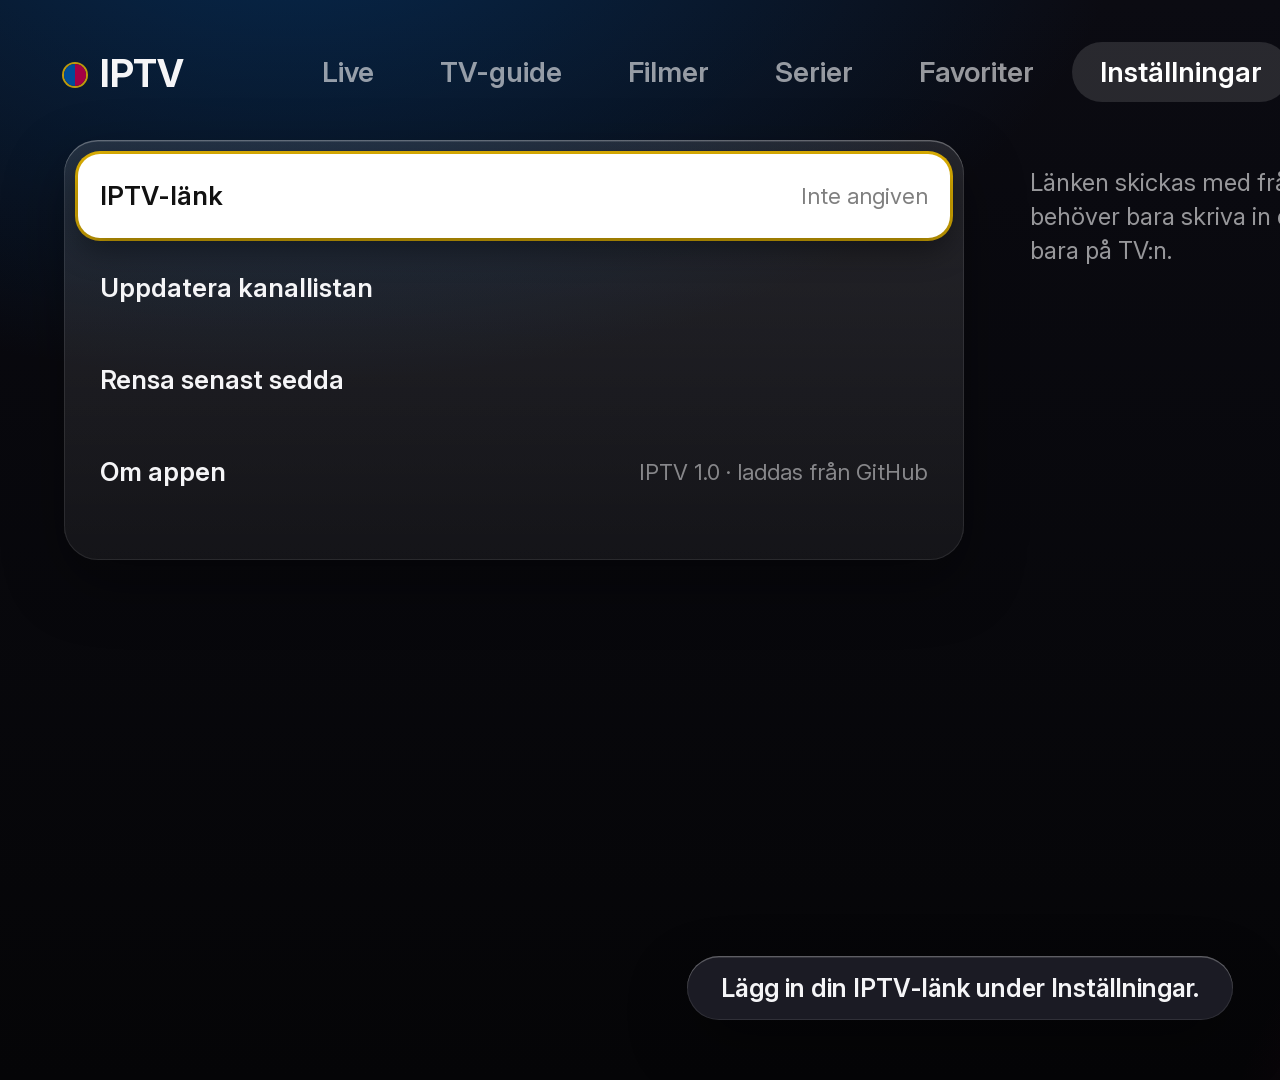
==== iptv/index.html @ d54f1655 "IPTV: Yuri's own IPTV app (iptv/), opened from Free My TV A separate app on the TV that, like Free M" ====
<!doctype html>
<html lang="sv">
<head>
<meta charset="utf-8">
<meta name="viewport" content="width=1920, height=1080">
<title>IPTV</title>
<link rel="stylesheet" href="style.css">
</head>
<body>
<div id="bg"></div>
<div id="top">
  <div id="brand"><span class="dot"></span>IPTV</div>
  <div id="tabs"></div>
  <div id="clock"></div>
</div>
<div id="main"></div>
<div id="overlay"></div>
<div id="toast" class="glass"></div>
<script src="lang.js"></script>
<script src="store.js"></script>
<script src="api.js"></script>
<script src="player.js"></script>
<script src="app.js"></script>
</body>
</html>
---- iptv/style.css ----
/*
 * IPTV in the look of Free My TV's iOS style, dark: glass panels (no backdrop-filter: too heavy for the TV),
 * a tinted night sky behind, white text, a gold focus ring. 1920 × 1080; only transform and opacity animate.
 */
@font-face { font-family: 'Inter'; src: url('../tv/fonts/InterVariable.ttf') format('truetype'); font-weight: 100 900; }

html, body { margin: 0; padding: 0; width: 1920px; height: 1080px; overflow: hidden; background: #050507; }
body { font-family: 'Inter', 'SamsungOneUI', 'Helvetica Neue', Arial, sans-serif; color: #F5F5F7; -webkit-font-smoothing: antialiased; position: relative; }
#bg { position: absolute; left: 0; top: 0; width: 1920px; height: 1080px;
  background: radial-gradient(1200px 700px at 15% -10%, rgba(0, 77, 152, 0.45), rgba(0, 0, 0, 0) 70%),
              radial-gradient(1000px 700px at 100% 110%, rgba(165, 0, 68, 0.38), rgba(0, 0, 0, 0) 70%),
              linear-gradient(#0B0B12, #050507); }

.glass {
  background: linear-gradient(rgba(255, 255, 255, 0.11), rgba(255, 255, 255, 0.05));
  box-shadow: 0 24px 60px rgba(0, 0, 0, 0.35), inset 0 1.5px 0 rgba(255, 255, 255, 0.22), inset 0 0 0 1px rgba(255, 255, 255, 0.09);
  border-radius: 34px;
}

/* MARK: - Top bar */
#top { position: absolute; left: 64px; right: 64px; top: 36px; height: 76px; }
#brand { position: absolute; left: 0; top: 14px; font-size: 38px; font-weight: 700; letter-spacing: -0.01em; }
#brand .dot { display: inline-block; width: 22px; height: 22px; border-radius: 11px; margin-right: 14px; vertical-align: 1px;
  background: linear-gradient(90deg, #004D98 50%, #A50044 50%); box-shadow: 0 0 0 2px rgba(237, 187, 0, 0.8); }
#tabs { position: absolute; left: 230px; top: 6px; white-space: nowrap; }
#tabs .tab { display: inline-block; margin-right: 10px; padding: 0 28px; height: 60px; line-height: 60px; border-radius: 30px;
  font-size: 28px; font-weight: 600; color: rgba(245, 245, 247, 0.6); }
#tabs .tab.on { color: #fff; background: rgba(255, 255, 255, 0.12); }
#tabs .tab.focus { color: #111; background: #fff; box-shadow: 0 10px 30px rgba(0, 0, 0, 0.4), 0 0 0 3px rgba(237, 187, 0, 0.95); }
#clock { position: absolute; right: 0; top: 10px; font-size: 44px; font-weight: 300; letter-spacing: -0.01em; color: rgba(255, 255, 255, 0.9); }

/* MARK: - Columns and lists */
#main { position: absolute; left: 64px; right: 64px; top: 140px; bottom: 56px; }
.col { position: absolute; top: 0; bottom: 0; overflow: hidden; padding: 0; }
.col .inner { position: absolute; left: 14px; right: 14px; top: 14px; bottom: 14px; }
.row { position: absolute; left: 0; right: 0; border-radius: 22px; padding: 0 22px; overflow: hidden; white-space: nowrap; }
.row.sel { background: rgba(255, 255, 255, 0.08); }
.row.focus { background: #fff; color: #111; box-shadow: 0 12px 30px rgba(0, 0, 0, 0.4), 0 0 0 3px rgba(237, 187, 0, 0.95); }
.row .name { font-size: 26px; font-weight: 600; overflow: hidden; text-overflow: ellipsis; }
.groups .row .name, .cats .row .name, .setlist .row .name, .seasons .row .name, .eps .row .name { display: inline-block; max-width: 70%; line-height: 68px; vertical-align: top; }
.row .n { position: absolute; right: 22px; top: 0; line-height: 68px; font-size: 22px; color: rgba(245, 245, 247, 0.5); }
.row.focus .n { color: rgba(0, 0, 0, 0.5); }
.lang { position: absolute; right: 74px; top: 22px; padding: 0 8px; border-radius: 8px; font-size: 15px; font-weight: 700; line-height: 24px;
  letter-spacing: 0.04em; color: #fff; background: #6E6E73; }
.groups .row .name, .cats .row .name { max-width: 300px; }
.lang-es { background: #C60B1E; } .lang-en { background: #012169; } .lang-sv { background: #006AA7; color: #FECC02; }
.empty, .hint { padding: 26px; font-size: 24px; line-height: 34px; color: rgba(245, 245, 247, 0.6); white-space: normal; }
.loading { padding: 40px; font-size: 30px; color: rgba(245, 245, 247, 0.7); }
.row .logo { position: absolute; left: 18px; top: 50%; width: 76px; height: 52px; margin-top: -26px; border-radius: 12px; background: rgba(255, 255, 255, 0.08); overflow: hidden; }
.row .logo img { width: 100%; height: 100%; object-fit: contain; }
.row .text { position: absolute; left: 112px; right: 56px; top: 0; bottom: 0; }
.live .row .text .name, .favs .row .text .name { line-height: 76px; }
.favs .row .text .name { line-height: 50px; padding-top: 4px; }
.guide .row .text .name { padding-top: 10px; font-size: 25px; }
.row .now, .row .next { font-size: 21px; line-height: 30px; color: rgba(245, 245, 247, 0.75); overflow: hidden; text-overflow: ellipsis; }
.row .next { color: rgba(245, 245, 247, 0.45); }
.row.focus .now { color: rgba(0, 0, 0, 0.7); } .row.focus .next { color: rgba(0, 0, 0, 0.45); }
.row .star, .tile .star { position: absolute; right: 22px; top: 50%; margin-top: -16px; font-size: 26px; color: #EDBB00; }

.live .groups, .guide .groups { left: 0; width: 470px; }
.live .chans { left: 500px; width: 640px; }
.guide .chans { left: 500px; width: 760px; }
.live .side { left: 1170px; right: 0; padding: 34px; }
.guide .side { left: 1290px; right: 0; padding: 34px; }
.side .head { position: relative; height: 96px; }
.side .logo.big { position: absolute; left: 0; top: 0; width: 132px; height: 88px; border-radius: 18px; background: rgba(255, 255, 255, 0.08); overflow: hidden; }
.side .logo.big img { width: 100%; height: 100%; object-fit: contain; }
.side .title { position: absolute; left: 156px; right: 0; top: 0; font-size: 32px; font-weight: 700; line-height: 44px; max-height: 88px; overflow: hidden; }
.side .progs { margin-top: 26px; font-size: 24px; color: rgba(245, 245, 247, 0.65); }
.prog { position: relative; padding: 10px 0 10px 96px; border-top: 1px solid rgba(255, 255, 255, 0.07); }
.prog .time { position: absolute; left: 0; top: 12px; font-size: 22px; color: rgba(245, 245, 247, 0.5); }
.prog .ptitle { font-size: 24px; line-height: 32px; color: rgba(245, 245, 247, 0.85); overflow: hidden; text-overflow: ellipsis; white-space: nowrap; }
.prog.now .ptitle { font-weight: 700; color: #fff; }
.prog.now .time { color: #EDBB00; }
.prog .desc { margin-top: 8px; font-size: 20px; line-height: 28px; color: rgba(245, 245, 247, 0.55); max-height: 84px; overflow: hidden; }
.progress { height: 6px; margin-top: 8px; border-radius: 3px; background: rgba(255, 255, 255, 0.15); overflow: hidden; }
.progress .fill { height: 100%; background: #EDBB00; }
.side .keys { position: absolute; left: 34px; bottom: 26px; font-size: 20px; color: rgba(245, 245, 247, 0.45); }
.buttons { margin-top: 28px; }
.button { display: inline-block; margin: 0 14px 14px 0; padding: 0 30px; height: 64px; line-height: 64px; border-radius: 32px;
  font-size: 25px; font-weight: 600; background: rgba(255, 255, 255, 0.12); }
.button.focus { background: #fff; color: #111; box-shadow: 0 12px 30px rgba(0, 0, 0, 0.4), 0 0 0 3px rgba(237, 187, 0, 0.95); }
.side .buttons .button { display: block; margin-right: 0; }

/* MARK: - Films and series */
.vod .cats { left: 0; width: 470px; }
.vod .posters { left: 500px; right: 0; }
.vod .posters .inner { left: 6px; right: 0; top: 6px; bottom: 0; }
.tile { position: absolute; width: 194px; height: 345px; }
.tile .poster { width: 194px; height: 288px; border-radius: 18px; object-fit: cover; background: rgba(255, 255, 255, 0.08);
  box-shadow: 0 14px 30px rgba(0, 0, 0, 0.4); }
.tile .pname { margin-top: 8px; font-size: 19px; font-weight: 600; line-height: 24px; height: 48px; overflow: hidden; color: rgba(245, 245, 247, 0.8); }
.tile.focus .poster { box-shadow: 0 18px 40px rgba(0, 0, 0, 0.5), 0 0 0 4px rgba(237, 187, 0, 0.95); -webkit-transform: scale(1.05); transform: scale(1.05); }
.tile.focus .pname { color: #fff; }
.tile .star { top: 12px; right: 12px; margin: 0; text-shadow: 0 2px 8px rgba(0, 0, 0, 0.6); }

#overlay { position: absolute; left: 0; top: 0; width: 1920px; height: 1080px; display: none; z-index: 20; background: rgba(0, 0, 0, 0.55); }
#overlay.on { display: block; }
.sheet { position: absolute; left: 120px; right: 120px; top: 90px; bottom: 90px; overflow: hidden; background: #15151C; }
.sheet .backdrop { position: absolute; left: 0; top: 0; right: 0; height: 520px; background-size: cover; background-position: center top; opacity: 0.35; }
.sheet .backdrop:after { content: ''; position: absolute; left: 0; right: 0; bottom: 0; height: 300px; background: linear-gradient(rgba(21, 21, 28, 0), #15151C); }
.sheet .dposter { position: absolute; left: 60px; top: 60px; width: 300px; height: 444px; border-radius: 22px; object-fit: cover; box-shadow: 0 20px 50px rgba(0, 0, 0, 0.5); }
.sheet .dinfo { position: absolute; left: 410px; right: 60px; top: 60px; bottom: 40px; }
.dtitle { font-size: 50px; font-weight: 700; line-height: 60px; letter-spacing: -0.01em; }
.dmeta { margin-top: 10px; font-size: 24px; color: #EDBB00; white-space: pre; }
.dplot { margin-top: 18px; font-size: 24px; line-height: 34px; color: rgba(245, 245, 247, 0.78); max-height: 136px; overflow: hidden; }
.episodes { position: absolute; left: 0; right: 0; top: 330px; bottom: 0; }
.episodes .seasons { position: absolute; left: 0; width: 280px; top: 0; bottom: 0; }
.episodes .eps { position: absolute; left: 300px; right: 0; top: 0; bottom: 0; }
.episodes .inner { left: 0; right: 0; top: 0; bottom: 0; }
.episodes .row .name { line-height: 56px; }
.episodes .row .n { line-height: 56px; }
.sheet.small { left: 360px; right: 360px; top: 300px; bottom: auto; height: 380px; padding: 50px; }
.field { display: block; width: 100%; box-sizing: border-box; margin-top: 30px; height: 76px; padding: 0 26px; border: 0; border-radius: 22px;
  font: inherit; font-size: 26px; color: #111; background: #fff; outline: none; box-shadow: 0 0 0 3px rgba(237, 187, 0, 0.95); }
.sheet.small .hint { padding: 22px 0 0; }

/* MARK: - Favourites, settings */
.favs .groups { left: 0; width: 470px; }
.favs .items { left: 500px; right: 0; }
.settings .setlist { left: 0; width: 900px; height: 420px; bottom: auto; }
.settings > .hint { position: absolute; left: 940px; right: 0; top: 0; }
.setlist .row .name { line-height: 84px; max-width: 50%; }
.setlist .row .n { line-height: 84px; max-width: 46%; overflow: hidden; text-overflow: ellipsis; }

/* MARK: - Player */
#player { position: absolute; left: 0; top: 0; width: 1920px; height: 1080px; z-index: 30; background: #000; display: none; }
#player.on { display: block; }
#player video { position: absolute; left: 0; top: 0; width: 100%; height: 100%; background: #000; }
#player .bar { position: absolute; left: 80px; right: 80px; bottom: 64px; padding: 26px 40px 24px; background: rgba(16, 16, 22, 0.9);
  opacity: 0; -webkit-transition: opacity 0.4s; transition: opacity 0.4s; }
#player .bar.on { opacity: 1; }
#player .line { white-space: nowrap; overflow: hidden; }
#player .logo { height: 48px; max-width: 110px; margin-right: 22px; vertical-align: -10px; object-fit: contain; }
#player .name { font-size: 38px; font-weight: 700; }
#player .count { margin-left: 18px; font-size: 24px; color: rgba(255, 255, 255, 0.55); }
#player .sub { margin-top: 6px; font-size: 26px; font-weight: 600; color: #EDBB00; }
#player .prog { padding-left: 200px; border: 0; }
#player .prog .time { top: 12px; }
#player .prog .title { font-size: 26px; color: rgba(255, 255, 255, 0.8); }
#player .prog.now .title { font-weight: 700; color: #fff; }
#player .progress { width: 600px; }
#player .progress.big { width: auto; height: 8px; margin-top: 18px; }
#player .times { margin-top: 10px; font-size: 24px; color: rgba(255, 255, 255, 0.75); }
#player .status { margin-top: 10px; font-size: 24px; color: rgba(255, 255, 255, 0.9); }
#player .keys { margin-top: 12px; font-size: 20px; color: rgba(255, 255, 255, 0.45); }

#toast { position: absolute; left: 50%; bottom: 60px; z-index: 50; padding: 0 34px; height: 64px; line-height: 64px; font-size: 25px; font-weight: 600;
  white-space: nowrap; background: rgba(30, 30, 38, 0.92); opacity: 0; -webkit-transform: translate(-50%, 20px); transform: translate(-50%, 20px);
  -webkit-transition: opacity 0.3s, -webkit-transform 0.3s; transition: opacity 0.3s, transform 0.3s; }
#toast.on { opacity: 1; -webkit-transform: translate(-50%, 0); transform: translate(-50%, 0); }
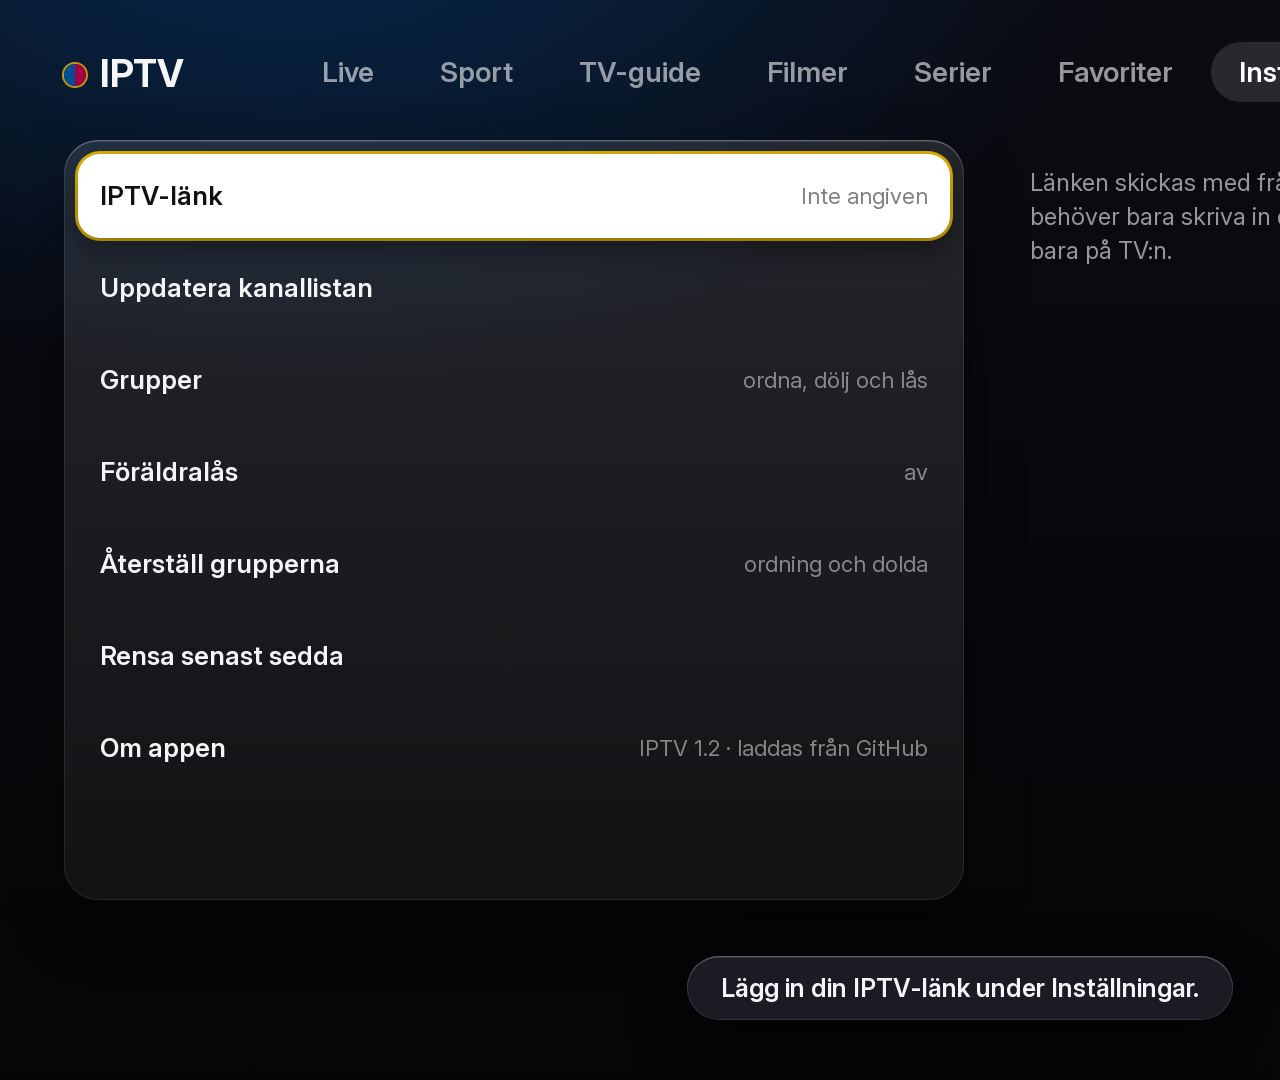
==== commit 1938a8a8: "IPTV 1.2: Sport page, TV guide grid with reminders, parental lock, hidden groups and own order - Spo" ====
--- a/iptv/index.html
+++ b/iptv/index.html
@@ -21,5 +21,9 @@
 <script src="api.js"></script>
 <script src="player.js"></script>
 <script src="app.js"></script>
+<script src="lock.js"></script>
+<script src="epg.js"></script>
+<script src="sport.js"></script>
+<script src="main.js"></script>
 </body>
 </html>
--- a/iptv/style.css
+++ b/iptv/style.css
@@ -149,3 +149,84 @@
   white-space: nowrap; background: rgba(30, 30, 38, 0.92); opacity: 0; -webkit-transform: translate(-50%, 20px); transform: translate(-50%, 20px);
   -webkit-transition: opacity 0.3s, -webkit-transform 0.3s; transition: opacity 0.3s, transform 0.3s; }
 #toast.on { opacity: 1; -webkit-transform: translate(-50%, 0); transform: translate(-50%, 0); }
+
+/* MARK: - Moving a channel, the groups editor, the PIN pad */
+.row.grab, .row.grab.focus { background: #EDBB00; color: #111; box-shadow: 0 12px 30px rgba(0, 0, 0, 0.45); }
+.sheet.edit { left: 360px; right: 360px; top: 70px; bottom: 70px; padding: 44px 50px; }
+.sheet.edit .elist { position: absolute; left: 36px; right: 36px; top: 170px; bottom: 30px; }
+.sheet.edit .elist .inner { left: 0; right: 0; top: 0; bottom: 0; }
+.sheet.edit .row .name { display: inline-block; line-height: 66px; max-width: 560px; }
+.sheet.edit .row .lang { right: 330px; top: 21px; }
+.pills { position: absolute; right: 14px; top: 11px; }
+.pill { display: inline-block; min-width: 110px; margin-left: 12px; padding: 0 18px; height: 44px; line-height: 44px; border-radius: 22px; text-align: center;
+  font-size: 20px; font-weight: 700; color: #fff; background: rgba(255, 255, 255, 0.14); }
+.row.focus .pill { color: #111; background: rgba(0, 0, 0, 0.1); }
+.pill.off { color: rgba(255, 255, 255, 0.5); background: rgba(255, 255, 255, 0.06); }
+.pill.lock { background: #A50044; color: #fff; }
+.pill.focus { background: #fff !important; color: #111 !important; box-shadow: 0 0 0 3px rgba(237, 187, 0, 0.95); }
+.psub { margin-top: 12px; font-size: 24px; line-height: 32px; color: rgba(245, 245, 247, 0.7); }
+.psub.err { color: #FF6B6B; font-weight: 600; }
+.sheet.pin { left: 610px; right: 610px; top: 110px; bottom: auto; padding: 46px 50px 36px; text-align: center; }
+.sheet.pin .hint { padding: 22px 0 0; font-size: 19px; line-height: 27px; }
+.dots { margin: 26px 0 20px; }
+.dots .dot { display: inline-block; width: 26px; height: 26px; margin: 0 12px; border-radius: 13px; box-shadow: inset 0 0 0 3px rgba(255, 255, 255, 0.5); }
+.dots .dot.on { background: #EDBB00; box-shadow: none; }
+.pad { width: 420px; margin: 0 auto; }
+.pkey { display: inline-block; width: 120px; height: 84px; line-height: 84px; margin: 8px; border-radius: 22px; font-size: 36px; font-weight: 600;
+  background: rgba(255, 255, 255, 0.1); vertical-align: top; }
+.pkey.focus { background: #fff; color: #111; box-shadow: 0 0 0 3px rgba(237, 187, 0, 0.95); }
+.mbuttons { margin-top: 30px; }
+.mbuttons .button { display: block; margin: 0 0 16px; }
+
+/* MARK: - TV-guide grid */
+.epg .groups { left: 0; width: 380px; }
+.epg .grid { left: 410px; right: 0; }
+.ghead { position: absolute; left: 20px; right: 20px; top: 18px; height: 40px; }
+.ghead .tick { position: absolute; top: 0; font-size: 22px; font-weight: 600; color: rgba(245, 245, 247, 0.6); padding-left: 8px; border-left: 2px solid rgba(255, 255, 255, 0.15); }
+.gbody { position: absolute; left: 20px; right: 20px; top: 66px; bottom: 214px; overflow: hidden; }
+.nowline { position: absolute; top: 0; bottom: 0; width: 3px; margin-left: -1px; background: #EDBB00; z-index: 2; box-shadow: 0 0 10px rgba(237, 187, 0, 0.6); }
+.grow { position: absolute; left: 0; right: 0; height: 82px; }
+.gch { position: absolute; left: 0; top: 0; width: 286px; height: 82px; border-radius: 18px; background: rgba(255, 255, 255, 0.05); overflow: hidden; }
+.grow.sel .gch { background: rgba(255, 255, 255, 0.14); }
+.gch .logo { position: absolute; left: 12px; top: 15px; width: 72px; height: 52px; border-radius: 10px; background: rgba(255, 255, 255, 0.08); overflow: hidden; }
+.gch .logo img { width: 100%; height: 100%; object-fit: contain; }
+.gch .name { position: absolute; left: 96px; right: 10px; top: 0; line-height: 82px; font-size: 21px; font-weight: 600; white-space: nowrap; overflow: hidden; text-overflow: ellipsis; }
+.lane { position: absolute; left: 300px; right: 0; top: 0; height: 82px; }
+.cell { position: absolute; top: 0; height: 82px; border-radius: 16px; background: rgba(255, 255, 255, 0.08); overflow: hidden; }
+.cell.now { background: rgba(255, 255, 255, 0.16); }
+.cell.none { left: 0; right: 0; line-height: 82px; padding-left: 20px; font-size: 20px; color: rgba(245, 245, 247, 0.45); background: rgba(255, 255, 255, 0.04); }
+.cell .ct { display: block; padding: 0 16px; line-height: 82px; font-size: 21px; font-weight: 600; white-space: nowrap; overflow: hidden; text-overflow: ellipsis; color: rgba(245, 245, 247, 0.85); }
+.cell.focus { background: #fff; box-shadow: 0 0 0 3px rgba(237, 187, 0, 0.95); z-index: 3; }
+.cell.focus .ct { color: #111; }
+.ginfo { position: absolute; left: 34px; right: 34px; bottom: 26px; height: 170px; }
+.ginfo .it { font-size: 32px; font-weight: 700; white-space: nowrap; overflow: hidden; text-overflow: ellipsis; }
+.ginfo .im { margin-top: 4px; font-size: 23px; color: #EDBB00; }
+.ginfo .id { margin-top: 8px; font-size: 21px; line-height: 29px; color: rgba(245, 245, 247, 0.6); max-height: 58px; overflow: hidden; }
+.ginfo .ik { position: absolute; right: 0; top: 6px; font-size: 20px; color: rgba(245, 245, 247, 0.45); }
+
+/* MARK: - Sport */
+.sport .groups { left: 0; width: 380px; }
+.sport .events { left: 410px; right: 0; }
+.sstatus { position: absolute; left: 30px; right: 30px; bottom: 26px; font-size: 20px; line-height: 28px; color: rgba(245, 245, 247, 0.5); }
+.flist { position: absolute; left: 0; right: 0; top: 0; bottom: 100px; }
+.events .row .etime { position: absolute; left: 22px; top: 0; width: 150px; line-height: 104px; font-size: 26px; font-weight: 700; color: rgba(245, 245, 247, 0.75); }
+.events .row .etime.live { color: #FF453A; }
+.events .row.focus .etime { color: #111; } .events .row.focus .etime.live { color: #D70015; }
+.events .row .text { left: 190px; right: 30px; }
+.events .row .text .name { padding-top: 14px; font-size: 27px; }
+.events .row .text .progress { width: 340px; margin-top: 6px; }
+.events .row.barca { background: linear-gradient(90deg, rgba(0, 77, 152, 0.45), rgba(165, 0, 68, 0.4)); }
+.events .row.barca.focus { background: #fff; }
+
+/* MARK: - A reminder */
+#remind { position: absolute; right: 70px; top: 70px; z-index: 60; width: 640px; padding: 30px 36px; background: rgba(24, 24, 32, 0.96);
+  opacity: 0; -webkit-transform: translateY(-20px); transform: translateY(-20px); -webkit-transition: opacity 0.3s, -webkit-transform 0.3s; transition: opacity 0.3s, transform 0.3s; }
+#remind.on { opacity: 1; -webkit-transform: none; transform: none; }
+#remind .rt { font-size: 22px; font-weight: 700; color: #EDBB00; }
+#remind .rn { margin-top: 8px; font-size: 32px; font-weight: 700; line-height: 40px; }
+#remind .rk { margin-top: 14px; font-size: 20px; color: rgba(245, 245, 247, 0.55); }
+
+/* The narrower group columns of Sport and TV-guide, and room for every setting. */
+.epg .groups .row .name, .sport .groups .row .name { max-width: 230px; }
+.epg .groups .lang { right: 22px; }
+.settings .setlist { height: 760px; }
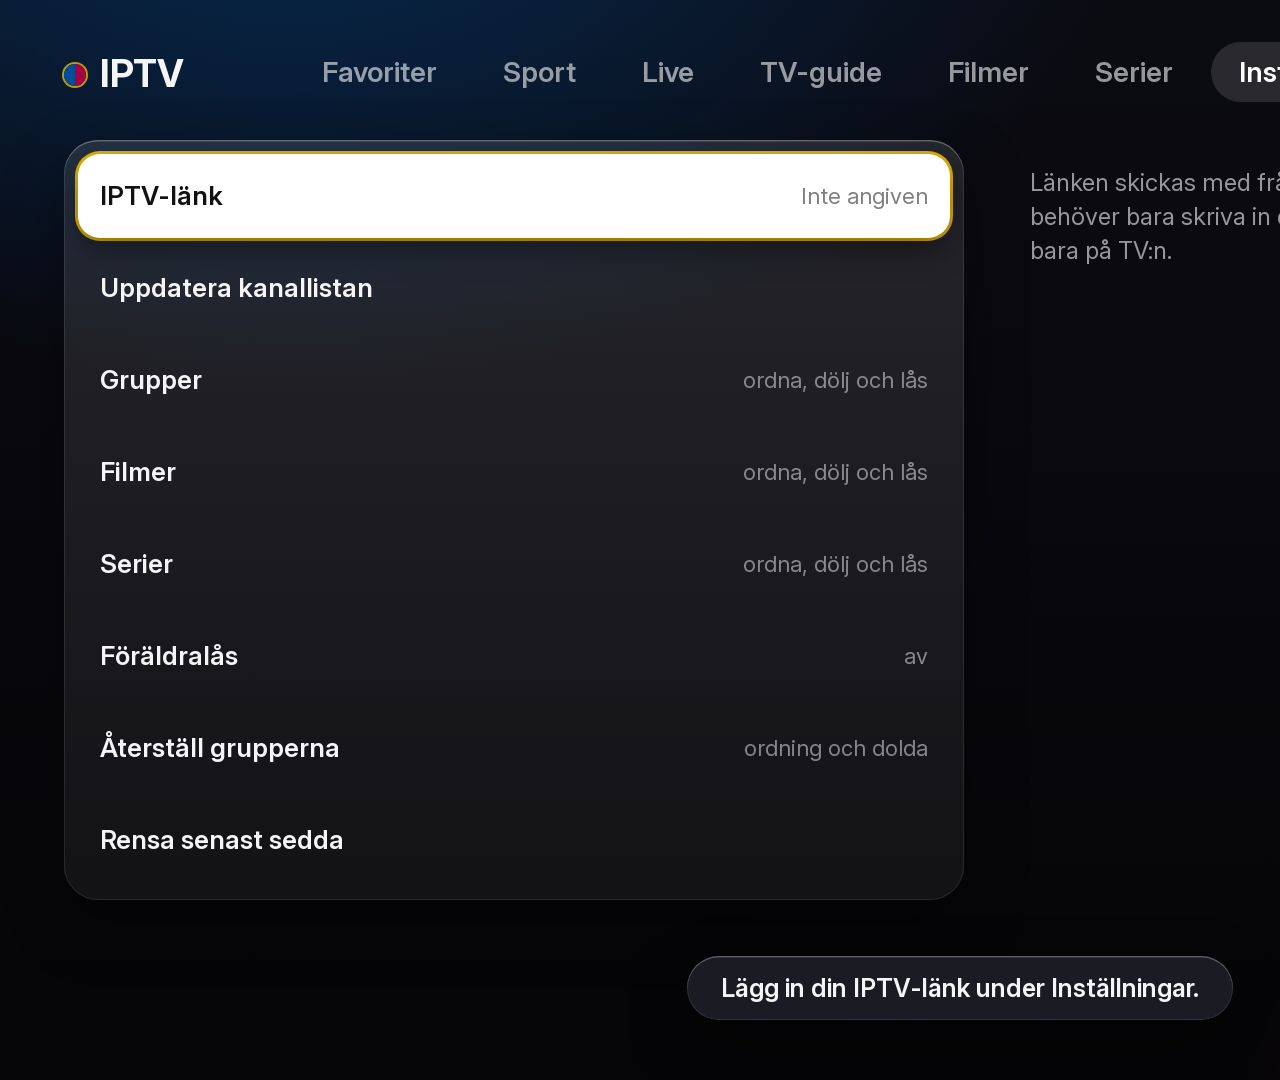
==== commit 7b26b051: "IPTV: choose sound and subtitles on a film's or episode's page, before playing The IPTV list's films" ====
--- a/iptv/index.html
+++ b/iptv/index.html
@@ -19,6 +19,7 @@
 <script src="lang.js"></script>
 <script src="store.js"></script>
 <script src="api.js"></script>
+<script src="mkv.js"></script>
 <script src="player.js"></script>
 <script src="app.js"></script>
 <script src="lock.js"></script>
--- a/iptv/style.css
+++ b/iptv/style.css
@@ -153,7 +153,9 @@
 /* MARK: - Moving a channel, the groups editor, the PIN pad */
 .row.grab, .row.grab.focus { background: #EDBB00; color: #111; box-shadow: 0 12px 30px rgba(0, 0, 0, 0.45); }
 .sheet.edit { left: 360px; right: 360px; top: 70px; bottom: 70px; padding: 44px 50px; }
-.sheet.edit .elist { position: absolute; left: 36px; right: 36px; top: 170px; bottom: 30px; }
+.sheet.edit .elist { position: absolute; left: 36px; right: 36px; top: 236px; bottom: 30px; }
+.sheet.edit .ebar { position: absolute; left: 50px; right: 50px; top: 160px; height: 60px; }
+.sheet.edit .ebar .ebtn { display: inline-block; margin: 0 18px 0 0; padding: 0 28px; height: 54px; line-height: 54px; font-size: 23px; }
 .sheet.edit .elist .inner { left: 0; right: 0; top: 0; bottom: 0; }
 .sheet.edit .row .name { display: inline-block; line-height: 66px; max-width: 560px; }
 .sheet.edit .row .lang { right: 330px; top: 21px; }
@@ -183,7 +185,7 @@
 .epg .grid { left: 410px; right: 0; }
 .ghead { position: absolute; left: 20px; right: 20px; top: 18px; height: 40px; }
 .ghead .tick { position: absolute; top: 0; font-size: 22px; font-weight: 600; color: rgba(245, 245, 247, 0.6); padding-left: 8px; border-left: 2px solid rgba(255, 255, 255, 0.15); }
-.gbody { position: absolute; left: 20px; right: 20px; top: 66px; bottom: 214px; overflow: hidden; }
+.gbody { position: absolute; left: 20px; right: 20px; top: 66px; bottom: 270px; overflow: hidden; }
 .nowline { position: absolute; top: 0; bottom: 0; width: 3px; margin-left: -1px; background: #EDBB00; z-index: 2; box-shadow: 0 0 10px rgba(237, 187, 0, 0.6); }
 .grow { position: absolute; left: 0; right: 0; height: 82px; }
 .gch { position: absolute; left: 0; top: 0; width: 286px; height: 82px; border-radius: 18px; background: rgba(255, 255, 255, 0.05); overflow: hidden; }
@@ -191,6 +193,20 @@
 .gch .logo { position: absolute; left: 12px; top: 15px; width: 72px; height: 52px; border-radius: 10px; background: rgba(255, 255, 255, 0.08); overflow: hidden; }
 .gch .logo img { width: 100%; height: 100%; object-fit: contain; }
 .gch .name { position: absolute; left: 96px; right: 10px; top: 0; line-height: 82px; font-size: 21px; font-weight: 600; white-space: nowrap; overflow: hidden; text-overflow: ellipsis; }
+.gch .gstar { position: absolute; right: 8px; top: 4px; font-size: 18px; color: #EDBB00; }
+.grow .gch.focus { background: #fff; color: #111; box-shadow: 0 10px 26px rgba(0, 0, 0, 0.4), 0 0 0 3px rgba(237, 187, 0, 0.95); }
+.gch.focus .name { line-height: 50px; }
+.gch .gbtn { position: absolute; left: 96px; right: 8px; top: 46px; font-size: 16px; font-weight: 700; color: #8A6A00; white-space: nowrap; overflow: hidden; text-overflow: ellipsis; }
+/* The channels a match is on (OK on it under Sport). */
+.sheet.chpick { left: 460px; right: 460px; top: 80px; bottom: 80px; padding: 44px 50px; }
+.sheet.chpick .dtitle { font-size: 40px; line-height: 50px; white-space: nowrap; overflow: hidden; text-overflow: ellipsis; }
+.sheet.chpick .plist { position: absolute; left: 36px; right: 36px; top: 170px; bottom: 90px; }
+.sheet.chpick .plist .inner { left: 0; right: 0; top: 0; bottom: 0; }
+.sheet.chpick .row .name { line-height: 44px; }
+.sheet.chpick .row .text { top: 6px; }
+.sheet.chpick .row .lang { right: 22px; top: 26px; }
+.sheet.chpick .row > .name { line-height: 76px; }
+.sheet.chpick .hint { position: absolute; left: 50px; right: 50px; bottom: 22px; padding: 0; font-size: 20px; }
 .lane { position: absolute; left: 300px; right: 0; top: 0; height: 82px; }
 .cell { position: absolute; top: 0; height: 82px; border-radius: 16px; background: rgba(255, 255, 255, 0.08); overflow: hidden; }
 .cell.now { background: rgba(255, 255, 255, 0.16); }
@@ -198,21 +214,32 @@
 .cell .ct { display: block; padding: 0 16px; line-height: 82px; font-size: 21px; font-weight: 600; white-space: nowrap; overflow: hidden; text-overflow: ellipsis; color: rgba(245, 245, 247, 0.85); }
 .cell.focus { background: #fff; box-shadow: 0 0 0 3px rgba(237, 187, 0, 0.95); z-index: 3; }
 .cell.focus .ct { color: #111; }
-.ginfo { position: absolute; left: 34px; right: 34px; bottom: 26px; height: 170px; }
+.ginfo { position: absolute; left: 34px; right: 470px; bottom: 26px; height: 220px; }
+/* The preview, bottom right: the player's video comes over it (#player.mini). */
+.gpv { position: absolute; right: 30px; bottom: 22px; width: 400px; height: 225px; border-radius: 18px; background: rgba(0, 0, 0, 0.55); overflow: hidden; }
+.gpv .pvh { position: absolute; left: 0; right: 0; top: 96px; text-align: center; font-size: 20px; color: rgba(245, 245, 247, 0.4); }
+#player.mini { z-index: 15; border-radius: 18px; overflow: hidden; box-shadow: 0 10px 30px rgba(0, 0, 0, 0.5); }
+#player.mini .bar { display: none; }
+#player .mstat { display: none; }
+#player.mini .mstat { display: block; position: absolute; left: 14px; right: 14px; bottom: 12px; font-size: 18px; line-height: 24px; color: rgba(255, 255, 255, 0.85); text-shadow: 0 1px 4px #000; white-space: nowrap; overflow: hidden; text-overflow: ellipsis; }
 .ginfo .it { font-size: 32px; font-weight: 700; white-space: nowrap; overflow: hidden; text-overflow: ellipsis; }
 .ginfo .im { margin-top: 4px; font-size: 23px; color: #EDBB00; }
 .ginfo .id { margin-top: 8px; font-size: 21px; line-height: 29px; color: rgba(245, 245, 247, 0.6); max-height: 58px; overflow: hidden; }
-.ginfo .ik { position: absolute; right: 0; top: 6px; font-size: 20px; color: rgba(245, 245, 247, 0.45); }
+.ginfo .ik { margin-top: 10px; font-size: 20px; color: rgba(245, 245, 247, 0.45); }
 
 /* MARK: - Sport */
 .sport .groups { left: 0; width: 380px; }
 .sport .events { left: 410px; right: 0; }
-.sstatus { position: absolute; left: 30px; right: 30px; bottom: 26px; font-size: 20px; line-height: 28px; color: rgba(245, 245, 247, 0.5); }
-.flist { position: absolute; left: 0; right: 0; top: 0; bottom: 100px; }
-.events .row .etime { position: absolute; left: 22px; top: 0; width: 150px; line-height: 104px; font-size: 26px; font-weight: 700; color: rgba(245, 245, 247, 0.75); }
+.sstatus { position: absolute; left: 30px; right: 30px; bottom: 22px; font-size: 20px; line-height: 28px; color: rgba(245, 245, 247, 0.5); white-space: nowrap; overflow: hidden; text-overflow: ellipsis; }
+.flist { position: absolute; left: 0; right: 0; top: 0; bottom: 270px; overflow: hidden; }
+.spv { position: absolute; left: 20px; right: 20px; bottom: 62px; height: 191px; border-radius: 16px; background: rgba(0, 0, 0, 0.55); overflow: hidden; }
+.spv .pvh { position: absolute; left: 0; right: 0; top: 80px; text-align: center; font-size: 19px; color: rgba(245, 245, 247, 0.4); }
+.events .row .etime { position: absolute; left: 22px; top: 0; bottom: 0; width: 140px; display: flex; flex-direction: column; justify-content: center; font-size: 28px; line-height: 34px; font-weight: 700; color: rgba(245, 245, 247, 0.75); overflow: hidden; }
+.events .row .etime .eday { font-size: 19px; line-height: 24px; font-weight: 600; text-transform: none; opacity: 0.8; overflow: hidden; text-overflow: ellipsis; }
 .events .row .etime.live { color: #FF453A; }
 .events .row.focus .etime { color: #111; } .events .row.focus .etime.live { color: #D70015; }
-.events .row .text { left: 190px; right: 30px; }
+.events .row .text { left: 176px; right: 34px; overflow: hidden; }
+.events .row .text .name, .events .row .text .now { overflow: hidden; text-overflow: ellipsis; white-space: nowrap; }
 .events .row .text .name { padding-top: 14px; font-size: 27px; }
 .events .row .text .progress { width: 340px; margin-top: 6px; }
 .events .row.barca { background: linear-gradient(90deg, rgba(0, 77, 152, 0.45), rgba(165, 0, 68, 0.4)); }
@@ -230,3 +257,48 @@
 .epg .groups .row .name, .sport .groups .row .name { max-width: 230px; }
 .epg .groups .lang { right: 22px; }
 .settings .setlist { height: 760px; }
+.events .row.fav { background: linear-gradient(90deg, rgba(237, 187, 0, 0.22), rgba(255, 255, 255, 0.05)); }
+.events .row.fav.focus { background: #fff; }
+/* IK Sirius: black and blue, as Barça has blaugrana. */
+.events .row.sirius { background: linear-gradient(90deg, rgba(0, 0, 0, 0.75), rgba(0, 86, 179, 0.55)); box-shadow: inset 6px 0 0 #0A5FC4; }
+.events .row.sirius.focus { background: #fff; box-shadow: 0 12px 30px rgba(0, 0, 0, 0.4), 0 0 0 3px #0A5FC4; }
+.sport .groups .row.barca { background: linear-gradient(90deg, rgba(0, 77, 152, 0.5), rgba(165, 0, 68, 0.45)); }
+.sport .groups .row.barca.focus { background: #fff; }
+/* Favoriter → Kanaler: the TV guide's grid of the favourite channels, where the list is. */
+.favs .grid.fixed { left: 500px; right: 0; }
+
+/* Sound and subtitles: the line in the player's bar, and the list (▼ / ▶) on the right. */
+#player .tracks { margin-top: 10px; font-size: 23px; color: #EDBB00; white-space: nowrap; overflow: hidden; text-overflow: ellipsis; }
+#player .tmenu { position: absolute; right: 80px; top: 80px; width: 560px; max-height: 760px; padding: 28px 0 22px; border-radius: 28px; background: rgba(16, 16, 22, 0.94); z-index: 2; }
+#player .tmenu .thead { padding: 0 34px 14px; font-size: 30px; font-weight: 700; }
+#player .tmenu .tlist { position: relative; max-height: 600px; overflow: hidden; }
+#player .tmenu .tsec { padding: 18px 34px 8px; font-size: 20px; font-weight: 700; letter-spacing: 1px; text-transform: uppercase; color: rgba(255, 255, 255, 0.45); }
+#player .tmenu .trow { margin: 4px 18px; padding: 0 16px; height: 62px; line-height: 62px; border-radius: 16px; font-size: 26px; white-space: nowrap; overflow: hidden; text-overflow: ellipsis; color: rgba(255, 255, 255, 0.85); }
+#player .tmenu .trow.on { color: #fff; font-weight: 700; }
+#player .tmenu .trow.focus { background: #fff; color: #111; }
+#player .tmenu .tick { display: inline-block; width: 40px; color: #EDBB00; }
+#player .tmenu .trow.focus .tick { color: #111; }
+#player .tmenu .tkeys { padding: 16px 34px 0; font-size: 19px; color: rgba(255, 255, 255, 0.45); }
+
+/* AVPlay: the film is drawn under the page, so while it plays the page is see-through and the app hidden. */
+#player .avobj { position: absolute; left: 0; top: 0; width: 1920px; height: 1080px; }
+html.avplay, html.avplay body { background: transparent !important; }
+html.avplay body > *:not(#player) { visibility: hidden; }
+#player.av { background: transparent; }
+#player.av video { display: none; }
+#player .avsub { position: absolute; left: 160px; right: 160px; bottom: 90px; text-align: center; pointer-events: none; }
+#player .avsub .l { display: inline-block; margin: 4px auto 0; padding: 2px 16px; font-size: 44px; line-height: 56px; font-weight: 600; color: #fff; background: rgba(0, 0, 0, 0.55); border-radius: 8px; text-shadow: 0 2px 6px #000; }
+#player .avsub .l + .l { display: block; width: fit-content; }
+#player .bar.on ~ .avsub { bottom: 330px; }
+
+/* A film's or episode's sound and subtitles, chosen on its page before playing. */
+.dtracks { margin-top: 6px; }
+.dtracks .trnote { font-size: 21px; color: rgba(245, 245, 247, 0.5); }
+.dtracks .trline { margin-top: 10px; white-space: nowrap; }
+.dtracks .trlabel { display: inline-block; width: 150px; font-size: 21px; font-weight: 700; letter-spacing: 1px; text-transform: uppercase; color: rgba(245, 245, 247, 0.45); vertical-align: middle; }
+.dtracks .trpills { display: inline-block; max-width: calc(100% - 160px); overflow: hidden; white-space: nowrap; vertical-align: middle; }
+.dtracks .tp { display: inline-block; margin-right: 10px; padding: 0 22px; height: 48px; line-height: 48px; border-radius: 24px; font-size: 22px; background: rgba(255, 255, 255, 0.1); color: rgba(245, 245, 247, 0.85); }
+.dtracks .tp.sel { background: rgba(237, 187, 0, 0.25); color: #EDBB00; font-weight: 700; }
+.dtracks .tp.focus { background: #fff; color: #111; box-shadow: 0 0 0 3px rgba(237, 187, 0, 0.95); }
+.sheet.series .dplot { max-height: 102px; }
+.sheet.series .episodes { top: 420px; }
